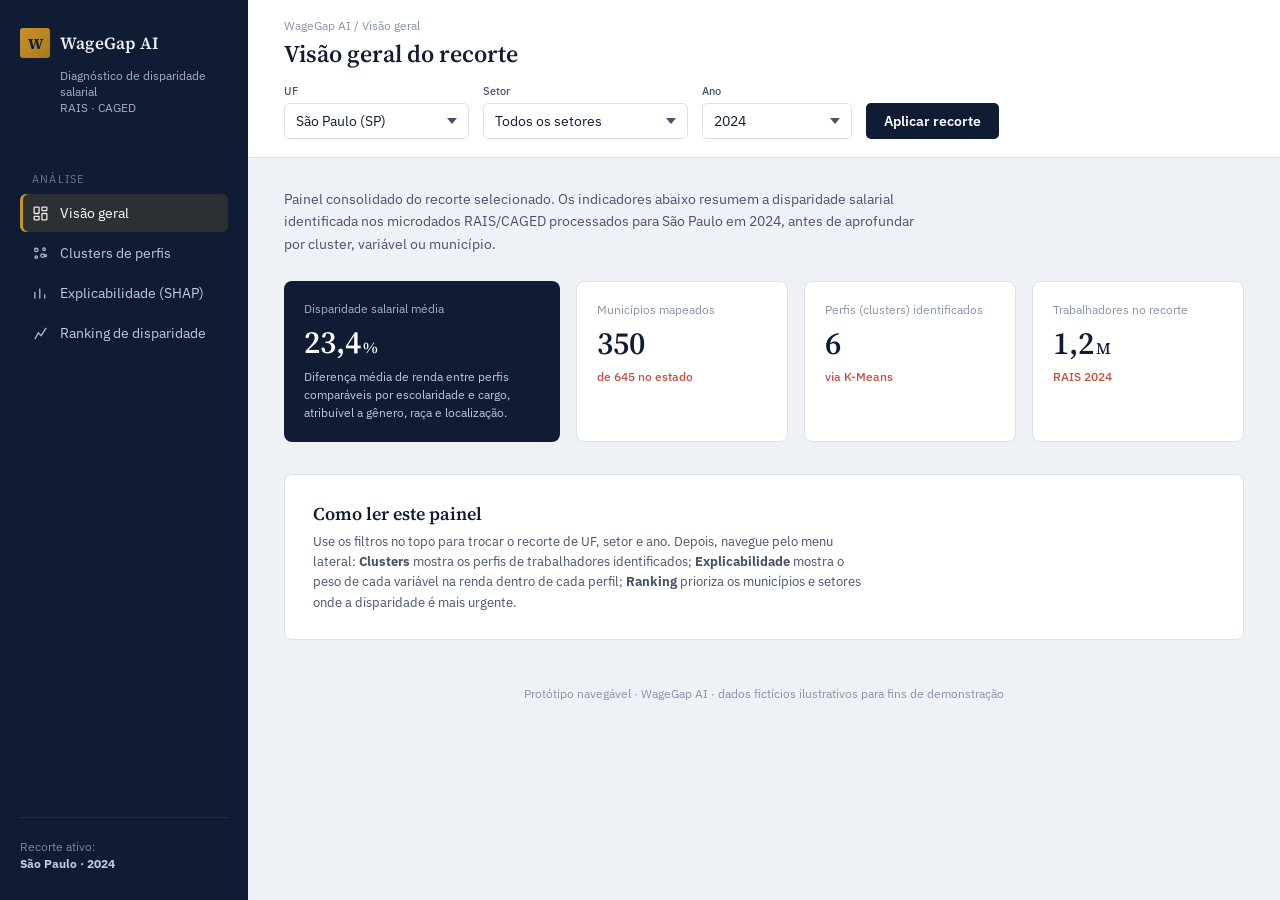
==== Desenvolvimento/Front-end/index.html @ 878edaae "Projeto Atualizado Código mais recente do projeto WageGap-AI" ====
<!DOCTYPE html>
<html lang="pt-BR">
<head>
<meta charset="UTF-8">
<meta name="viewport" content="width=device-width, initial-scale=1.0">

<title>WageGap AI — Protótipo</title>

<link rel="preconnect" href="https://fonts.googleapis.com">

<link href="https://fonts.googleapis.com/css2?family=Source+Serif+4:opsz,wght@8..60,400;8..60,500;8..60,600;8..60,700&family=IBM+Plex+Sans:wght@400;500;600;700&display=swap" rel="stylesheet">

<link rel="stylesheet" href="style.css">

</head>

<body>

<div class="app">

  <!-- SIDEBAR -->
  <aside class="sidebar">

    <div class="brand">
      <div class="brand-mark">W</div>
      <div class="brand-name">WageGap AI</div>
    </div>

    <div class="brand-sub">
      Diagnóstico de disparidade salarial<br>
      RAIS · CAGED
    </div>

    <div class="nav-section-label">
      Análise
    </div>

    <nav class="primary-nav">

      <button class="nav-item active" data-target="screen-home">

        <svg class="nav-icon"
          viewBox="0 0 24 24"
          fill="none"
          stroke="currentColor"
          stroke-width="1.8">

          <rect x="3" y="3" width="7" height="9" rx="1"/>
          <rect x="14" y="3" width="7" height="5" rx="1"/>
          <rect x="14" y="12" width="7" height="9" rx="1"/>
          <rect x="3" y="16" width="7" height="5" rx="1"/>

        </svg>

        Visão geral

      </button>


      <button class="nav-item" data-target="screen-clusters">

        <svg class="nav-icon"
          viewBox="0 0 24 24"
          fill="none"
          stroke="currentColor"
          stroke-width="1.8">

          <circle cx="6" cy="7" r="2.4"/>
          <circle cx="17" cy="6" r="1.8"/>
          <circle cx="15" cy="15" r="2.6"/>
          <circle cx="6" cy="17" r="1.8"/>
          <circle cx="19" cy="15" r="1.4"/>

        </svg>

        Clusters de perfis

      </button>


      <button class="nav-item" data-target="screen-shap">

        <svg class="nav-icon"
          viewBox="0 0 24 24"
          fill="none"
          stroke="currentColor"
          stroke-width="1.8">

          <path d="M4 19V10 M11 19V5 M18 19V13"/>

        </svg>

        Explicabilidade (SHAP)

      </button>


      <button class="nav-item" data-target="screen-ranking">

        <svg class="nav-icon"
          viewBox="0 0 24 24"
          fill="none"
          stroke="currentColor"
          stroke-width="1.8">

          <path d="M4 20L9 11L13 15L20 4"/>

        </svg>

        Ranking de disparidade

      </button>

    </nav>


    <div class="sidebar-footer">

      Recorte ativo:<br>

      <strong style="color:#C4CADA">
        São Paulo · 2024
      </strong>

    </div>

  </aside>


  <!-- CONTEÚDO PRINCIPAL -->
  <main>

    <div class="topbar">

      <div class="breadcrumb" id="breadcrumb">
        WageGap AI / Visão geral
      </div>

      <h1 id="page-title">
        Visão geral do recorte
      </h1>


      <div class="filters">

        <div class="field">

          <label for="f-uf">
            UF
          </label>

          <select id="f-uf">

            <option>São Paulo (SP)</option>
            <option>Bahia (BA)</option>
            <option>Amazonas (AM)</option>
            <option>Rio Grande do Sul (RS)</option>

          </select>

        </div>


        <div class="field">

          <label for="f-setor">
            Setor
          </label>

          <select id="f-setor">

            <option>Todos os setores</option>
            <option>Tecnologia da Informação</option>
            <option>Indústria Automotiva</option>
            <option>Comércio Varejista</option>
            <option>Construção Civil</option>
            <option>Saúde</option>

          </select>

        </div>


        <div class="field">

          <label for="f-ano">
            Ano
          </label>

          <select id="f-ano">

            <option>2024</option>
            <option>2023</option>
            <option>2022</option>

          </select>

        </div>


        <button class="btn-apply">
          Aplicar recorte
        </button>

      </div>

    </div>


    <div class="content">


      <!-- ========================= -->
      <!-- VISÃO GERAL -->
      <!-- ========================= -->

      <section class="screen active" id="screen-home">

        <p class="lede">

          Painel consolidado do recorte selecionado.
          Os indicadores abaixo resumem a disparidade salarial
          identificada nos microdados RAIS/CAGED processados
          para São Paulo em 2024, antes de aprofundar por
          cluster, variável ou município.

        </p>


        <div class="kpi-row">


          <div class="kpi featured">

            <div class="kpi-label">
              Disparidade salarial média
            </div>

            <div class="kpi-value">
              23,4<small>%</small>
            </div>

            <div class="kpi-note">

              Diferença média de renda entre perfis comparáveis
              por escolaridade e cargo, atribuível a gênero,
              raça e localização.

            </div>

          </div>


          <div class="kpi">

            <div class="kpi-label">
              Municípios mapeados
            </div>

            <div class="kpi-value">
              350
            </div>

            <div class="kpi-delta">
              de 645 no estado
            </div>

          </div>


          <div class="kpi">

            <div class="kpi-label">
              Perfis (clusters) identificados
            </div>

            <div class="kpi-value">
              6
            </div>

            <div class="kpi-delta">
              via K-Means
            </div>

          </div>


          <div class="kpi">

            <div class="kpi-label">
              Trabalhadores no recorte
            </div>

            <div class="kpi-value">
              1,2<small>M</small>
            </div>

            <div class="kpi-delta">
              RAIS 2024
            </div>

          </div>

        </div>


        <section class="block">

          <div class="block-head">
            <h2>Como ler este painel</h2>
          </div>

          <p class="block-desc" style="margin-bottom:0;">

            Use os filtros no topo para trocar o recorte de UF,
            setor e ano. Depois, navegue pelo menu lateral:
            <strong>Clusters</strong> mostra os perfis de
            trabalhadores identificados;
            <strong>Explicabilidade</strong> mostra o peso de
            cada variável na renda dentro de cada perfil;
            <strong>Ranking</strong> prioriza os municípios
            e setores onde a disparidade é mais urgente.

          </p>

        </section>

      </section>


      <!-- ========================= -->
      <!-- CLUSTERS -->
      <!-- ========================= -->

      <section class="screen" id="screen-clusters">

        <p class="lede">

          Segmentação dos trabalhadores do recorte em perfis
          (clusters) com características socioeconômicas
          semelhantes, via K-Means. Cada ponto representa
          um grupo de trabalhadores; a posição reflete renda
          e escolaridade médias.

        </p>


        <section class="block">

          <div class="block-head">
            <h2>Mapa de clusters</h2>
          </div>


          <div class="cluster-layout">


            <div>

              <svg
                viewBox="0 0 480 300"
                width="100%"
                height="auto"
                role="img"
                aria-label="Gráfico de dispersão dos clusters">

                <line
                  x1="40"
                  y1="10"
                  x2="40"
                  y2="260"
                  stroke="#DCE1E9"/>

                <line
                  x1="40"
                  y1="260"
                  x2="460"
                  y2="260"
                  stroke="#DCE1E9"/>

                <text
                  x="10"
                  y="20"
                  font-family="IBM Plex Sans"
                  font-size="10"
                  fill="#8892A6">
                  Renda
                </text>

                <text
                  x="420"
                  y="278"
                  font-family="IBM Plex Sans"
                  font-size="10"
                  fill="#8892A6">
                  Escolaridade
                </text>


                <circle
                  cx="90"
                  cy="210"
                  r="20"
                  fill="#C9932B"
                  opacity="0.75"/>

                <circle
                  cx="120"
                  cy="230"
                  r="12"
                  fill="#C9932B"
                  opacity="0.55"/>

                <circle
                  cx="170"
                  cy="150"
                  r="24"
                  fill="#2C7A72"
                  opacity="0.75"/>

                <circle
                  cx="210"
                  cy="170"
                  r="14"
                  fill="#2C7A72"
                  opacity="0.5"/>

                <circle
                  cx="280"
                  cy="110"
                  r="27"
                  fill="#48536B"
                  opacity="0.7"/>

                <circle
                  cx="330"
                  cy="90"
                  r="16"
                  fill="#48536B"
                  opacity="0.5"/>

                <circle
                  cx="380"
                  cy="60"
                  r="22"
                  fill="#C1503D"
                  opacity="0.7"/>

                <circle
                  cx="360"
                  cy="140"
                  r="13"
                  fill="#C1503D"
                  opacity="0.45"/>

              </svg>


              <div class="legend">

                <div class="legend-item">
                  <span
                    class="legend-dot"
                    style="background:#C9932B">
                  </span>

                  Perfil A — Serviços gerais,
                  baixa escolaridade
                </div>


                <div class="legend-item">
                  <span
                    class="legend-dot"
                    style="background:#2C7A72">
                  </span>

                  Perfil B — Técnico,
                  escolaridade média
                </div>


                <div class="legend-item">
                  <span
                    class="legend-dot"
                    style="background:#48536B">
                  </span>

                  Perfil C — Administrativo/gestão
                </div>


                <div class="legend-item">
                  <span
                    class="legend-dot"
                    style="background:#C1503D">
                  </span>

                  Perfil D — Especialistas,
                  alta escolaridade
                </div>

              </div>

            </div>


            <div class="cluster-cards">


              <div class="cluster-card">

                <h3>
                  Perfil A · Serviços gerais
                </h3>

                <p>
                  18% dos trabalhadores do recorte.
                  Maior disparidade de gênero observada
                  entre os 6 perfis (29%).
                </p>

              </div>


              <div class="cluster-card">

                <h3>
                  Perfil B · Técnico
                </h3>

                <p>
                  24% dos trabalhadores.
                  Disparidade racial acima da média
                  setorial (21%).
                </p>

              </div>


              <div class="cluster-card">

                <h3>
                  Perfil C · Administrativo/gestão
                </h3>

                <p>
                  15% dos trabalhadores.
                  Disparidade concentrada em cargos
                  de liderança (26%).
                </p>

              </div>


              <div class="cluster-card">

                <h3>
                  Perfil D · Especialistas
                </h3>

                <p>
                  9% dos trabalhadores.
                  Menor disparidade relativa do
                  recorte (12%).
                </p>

              </div>


            </div>

          </div>

        </section>

      </section>


      <!-- ========================= -->
      <!-- SHAP -->
      <!-- ========================= -->

      <section class="screen" id="screen-shap">

        <p class="lede">

          Peso relativo de cada variável na composição da renda,
          segundo o modelo de regressão treinado sobre o recorte,
          explicado via SHAP. Selecione um perfil para ver os
          pesos específicos daquele cluster.

        </p>


        <section class="block">

          <div class="block-head">
            <h2>Peso das variáveis na renda</h2>
          </div>


          <div class="shap-controls">

            <div class="field">

              <label for="f-cluster">
                Perfil (cluster)
              </label>

              <select id="f-cluster">

                <option>
                  Perfil A — Serviços gerais
                </option>

                <option>
                  Perfil B — Técnico
                </option>

                <option>
                  Perfil C — Administrativo/gestão
                </option>

                <option>
                  Perfil D — Especialistas
                </option>

              </select>

            </div>

          </div>


          <div class="bar-row">

            <div class="bar-label">
              Qualificação/cargo
            </div>

            <div class="bar-track">

              <div
                class="bar-fill"
                style="width:78%; background:#2C7A72;">

                <span>
                  0,41
                </span>

              </div>

            </div>

          </div>


          <div class="bar-row">

            <div class="bar-label">
              Gênero
            </div>

            <div class="bar-track">

              <div
                class="bar-fill"
                style="width:55%; background:#C9932B;">

                <span>
                  0,29
                </span>

              </div>

            </div>

          </div>


          <div class="bar-row">

            <div class="bar-label">
              Localização
            </div>

            <div class="bar-track">

              <div
                class="bar-fill"
                style="width:33%; background:#48536B;">

                <span>
                  0,17
                </span>

              </div>

            </div>

          </div>


          <div class="bar-row">

            <div class="bar-label">
              Raça
            </div>

            <div class="bar-track">

              <div
                class="bar-fill"
                style="width:25%; background:#C1503D;">

                <span>
                  0,13
                </span>

              </div>

            </div>

          </div>


          <div class="callout">

            No Perfil A (Serviços gerais), gênero responde por
            29% do peso explicativo sobre a renda — acima da
            média do recorte (22%) — indicando prioridade para
            políticas de capacitação voltadas a esse perfil.

          </div>

        </section>

      </section>


      <!-- ========================= -->
      <!-- RANKING -->
      <!-- ========================= -->

      <section class="screen" id="screen-ranking">

        <p class="lede">

          Municípios e setores do recorte ordenados pelo índice
          de disparidade salarial, para priorização de políticas
          públicas de capacitação profissional.

        </p>


        <section class="block">

          <div class="block-head">
            <h2>Ranking de disparidade</h2>
          </div>


          <table>

            <thead>

              <tr>

                <th style="width:60px;">
                  #
                </th>

                <th>
                  Município
                </th>

                <th>
                  Setor
                </th>

                <th class="num">
                  Trabalhadores
                </th>

                <th class="num">
                  Índice de disparidade
                </th>

                <th style="width:110px;">
                  Prioridade
                </th>

              </tr>

            </thead>


            <tbody>


              <tr class="top">

                <td>
                  <span class="rank-badge">
                    1
                  </span>
                </td>

                <td>
                  Guarulhos (SP)
                </td>

                <td>
                  Indústria Automotiva
                </td>

                <td class="num">
                  48.200
                </td>

                <td class="num">
                  31,2%
                </td>

                <td>
                  <span class="pill high">
                    Alta
                  </span>
                </td>

              </tr>


              <tr class="top">

                <td>
                  <span class="rank-badge">
                    2
                  </span>
                </td>

                <td>
                  Osasco (SP)
                </td>

                <td>
                  Comércio Varejista
                </td>

                <td class="num">
                  36.900
                </td>

                <td class="num">
                  28,7%
                </td>

                <td>
                  <span class="pill high">
                    Alta
                  </span>
                </td>

              </tr>


              <tr class="top">

                <td>
                  <span class="rank-badge">
                    3
                  </span>
                </td>

                <td>
                  Campinas (SP)
                </td>

                <td>
                  Tecnologia da Informação
                </td>

                <td class="num">
                  52.500
                </td>

                <td class="num">
                  26,1%
                </td>

                <td>
                  <span class="pill high">
                    Alta
                  </span>
                </td>

              </tr>


              <tr>

                <td>
                  <span class="rank-badge">
                    4
                  </span>
                </td>

                <td>
                  São Bernardo do Campo (SP)
                </td>

                <td>
                  Indústria Automotiva
                </td>

                <td class="num">
                  41.100
                </td>

                <td class="num">
                  22,4%
                </td>

                <td>
                  <span class="pill mid">
                    Média
                  </span>
                </td>

              </tr>


              <tr>

                <td>
                  <span class="rank-badge">
                    5
                  </span>
                </td>

                <td>
                  Sorocaba (SP)
                </td>

                <td>
                  Construção Civil
                </td>

                <td class="num">
                  18.300
                </td>

                <td class="num">
                  19,8%
                </td>

                <td>
                  <span class="pill mid">
                    Média
                  </span>
                </td>

              </tr>


              <tr>

                <td>
                  <span class="rank-badge">
                    6
                  </span>
                </td>

                <td>
                  Ribeirão Preto (SP)
                </td>

                <td>
                  Saúde
                </td>

                <td class="num">
                  22.700
                </td>

                <td class="num">
                  14,3%
                </td>

                <td>
                  <span class="pill low">
                    Baixa
                  </span>
                </td>

              </tr>


            </tbody>

          </table>

        </section>

      </section>


      <footer class="page-note">

        Protótipo navegável · WageGap AI · dados fictícios
        ilustrativos para fins de demonstração

      </footer>

    </div>

  </main>

</div>


<script src="script.js"></script>

</body>
</html>
---- Desenvolvimento/Front-end/style.css ----
:root{
  --ink:#0F1C33;
  --ink-2:#182A4A;
  --slate:#48536B;
  --slate-soft:#8892A6;
  --paper:#EEF1F5;
  --paper-card:#FFFFFF;
  --line:#DCE1E9;
  --gold:#C9932B;
  --gold-soft:#F3E4C4;
  --teal:#2C7A72;
  --teal-soft:#DCEEEC;
  --rust:#C1503D;
  --rust-soft:#F5DED8;

  --serif:'Source Serif 4', Georgia, serif;
  --sans:'IBM Plex Sans', -apple-system, sans-serif;
}


*{
  box-sizing:border-box;
}


html,
body{
  margin:0;
  padding:0;
}


body{
  font-family:var(--sans);
  background:var(--paper);
  color:var(--ink);
  -webkit-font-smoothing:antialiased;
}


.app{
  display:grid;
  grid-template-columns:248px 1fr;
  min-height:100vh;
}


/* ========================= */
/* SIDEBAR */
/* ========================= */

.sidebar{
  background:var(--ink);
  color:#EDEFF4;
  padding:28px 20px;
  display:flex;
  flex-direction:column;
  position:sticky;
  top:0;
  height:100vh;
}


.brand{
  display:flex;
  align-items:center;
  gap:10px;
  margin-bottom:8px;
}


.brand-mark{
  width:30px;
  height:30px;
  border-radius:3px;

  background:linear-gradient(
    135deg,
    var(--gold),
    #A9781E
  );

  display:flex;
  align-items:center;
  justify-content:center;

  font-family:var(--serif);
  font-weight:700;
  font-size:15px;

  color:var(--ink);

  flex-shrink:0;
}


.brand-name{
  font-family:var(--serif);
  font-size:17px;
  font-weight:600;
  letter-spacing:0.2px;
}


.brand-sub{
  font-size:11.5px;
  color:#A6AFC2;

  margin:2px 0 30px 40px;

  line-height:1.4;
}


nav.primary-nav{
  display:flex;
  flex-direction:column;
  gap:2px;
}


.nav-item{
  display:flex;
  align-items:center;
  gap:11px;

  padding:10px 12px;

  border-radius:6px;

  color:#C4CADA;

  font-size:14px;

  cursor:pointer;

  border:none;
  background:transparent;

  text-align:left;

  font-family:var(--sans);

  transition:
    background .15s ease,
    color .15s ease;
}


.nav-item:hover{
  background:rgba(255,255,255,0.06);
  color:#fff;
}


.nav-item.active{
  background:rgba(201,147,43,0.16);
  color:#fff;

  box-shadow:
    inset 3px 0 0 var(--gold);
}


.nav-icon{
  width:17px;
  height:17px;
  flex-shrink:0;

  opacity:.9;
}


.nav-section-label{
  font-size:10.5px;

  text-transform:uppercase;

  letter-spacing:1.2px;

  color:#6E7791;

  margin:26px 0 8px 12px;
}


.sidebar-footer{
  margin-top:auto;

  padding-top:20px;

  border-top:
    1px solid rgba(255,255,255,0.08);

  font-size:11.5px;

  color:#7C87A0;

  line-height:1.5;
}


/* ========================= */
/* MAIN */
/* ========================= */

main{
  padding:0;
  min-width:0;
}


.topbar{
  background:var(--paper-card);

  border-bottom:
    1px solid var(--line);

  padding:18px 36px;

  position:sticky;

  top:0;

  z-index:5;
}


.breadcrumb{
  font-size:12px;

  color:var(--slate-soft);

  margin-bottom:4px;
}


.topbar h1{
  font-family:var(--serif);

  font-size:24px;

  font-weight:600;

  margin:0 0 14px 0;

  color:var(--ink);
}


.filters{
  display:flex;

  align-items:flex-end;

  gap:14px;

  flex-wrap:wrap;
}


.field{
  display:flex;

  flex-direction:column;

  gap:5px;
}


.field label{
  font-size:11px;

  color:var(--slate);

  font-weight:500;
}


.field select{
  font-family:var(--sans);

  font-size:13.5px;

  padding:8px 30px 8px 11px;

  border:
    1px solid var(--line);

  border-radius:5px;

  background:#fff
    url('data:image/svg+xml;utf8,<svg xmlns="http://www.w3.org/2000/svg" width="10" height="6"><path d="M0 0 L5 6 L10 0" fill="%2348536B"/></svg>')
    no-repeat
    right 11px
    center;

  color:var(--ink);

  min-width:150px;

  appearance:none;

  cursor:pointer;
}


.btn-apply{
  font-family:var(--sans);

  font-size:13.5px;

  font-weight:600;

  padding:9px 18px;

  background:var(--ink);

  color:#fff;

  border:none;

  border-radius:5px;

  cursor:pointer;
}


.btn-apply:hover{
  background:var(--ink-2);
}


.content{
  padding:30px 36px 60px 36px;
}


.screen{
  display:none;
}


.screen.active{
  display:block;

  animation:
    fadeIn .25s ease;
}


@keyframes fadeIn{

  from{
    opacity:0;
    transform:translateY(4px);
  }

  to{
    opacity:1;
    transform:none;
  }

}


.lede{
  font-size:14px;

  color:var(--slate);

  max-width:640px;

  line-height:1.6;

  margin:0 0 26px 0;
}


/* ========================= */
/* KPI */
/* ========================= */

.kpi-row{
  display:grid;

  grid-template-columns:
    1.3fr 1fr 1fr 1fr;

  gap:16px;

  margin-bottom:32px;
}


.kpi{
  background:var(--paper-card);

  border:
    1px solid var(--line);

  border-radius:8px;

  padding:20px 20px;
}


.kpi.featured{
  background:var(--ink);

  color:#fff;

  border:none;
}


.kpi-label{
  font-size:11.5px;

  color:var(--slate-soft);

  margin-bottom:10px;
}


.kpi.featured .kpi-label{
  color:#A6AFC2;
}


.kpi-value{
  font-family:var(--serif);

  font-size:32px;

  font-weight:600;

  font-variant-numeric:tabular-nums;

  line-height:1;
}


.kpi-value small{
  font-size:16px;

  font-weight:500;

  margin-left:2px;
}


.kpi-delta{
  font-size:12px;

  margin-top:10px;

  color:var(--rust);

  font-weight:500;
}


.kpi-delta.up{
  color:var(--rust);
}


.kpi.featured .kpi-note{
  font-size:12px;

  color:#C4CADA;

  margin-top:10px;

  line-height:1.5;
}


/* ========================= */
/* BLOCKS */
/* ========================= */

section.block{
  background:var(--paper-card);

  border:
    1px solid var(--line);

  border-radius:8px;

  padding:26px 28px;

  margin-bottom:22px;
}


.block-head{
  display:flex;

  justify-content:space-between;

  align-items:baseline;

  margin-bottom:4px;

  gap:20px;
}


.block-head h2{
  font-family:var(--serif);

  font-size:18px;

  font-weight:600;

  margin:0;
}


.block-desc{
  font-size:13px;

  color:var(--slate);

  margin:6px 0 20px 0;

  max-width:560px;

  line-height:1.55;
}


/* ========================= */
/* TABLE */
/* ========================= */

table{
  width:100%;

  border-collapse:collapse;

  font-size:13px;
}


th{
  text-align:left;

  font-size:11px;

  text-transform:uppercase;

  letter-spacing:.5px;

  color:var(--slate-soft);

  font-weight:600;

  padding:0 12px 10px 12px;

  border-bottom:
    1px solid var(--line);
}


td{
  padding:13px 12px;

  border-bottom:
    1px solid var(--line);

  color:var(--ink);
}


tr:last-child td{
  border-bottom:none;
}


td.num{
  font-variant-numeric:tabular-nums;

  text-align:right;
}


th.num{
  text-align:right;
}


.rank-badge{
  display:inline-flex;

  align-items:center;

  justify-content:center;

  width:22px;
  height:22px;

  border-radius:5px;

  background:var(--paper);

  color:var(--slate);

  font-size:11.5px;

  font-weight:600;

  margin-right:9px;
}


tr.top .rank-badge{
  background:var(--gold);

  color:#fff;
}


.pill{
  display:inline-block;

  font-size:11px;

  font-weight:600;

  padding:3px 9px;

  border-radius:20px;
}


.pill.high{
  background:var(--rust-soft);

  color:var(--rust);
}


.pill.mid{
  background:var(--gold-soft);

  color:#8A6212;
}


.pill.low{
  background:var(--teal-soft);

  color:var(--teal);
}


/* ========================= */
/* CLUSTERS */
/* ========================= */

.cluster-layout{
  display:grid;

  grid-template-columns:
    1.4fr 1fr;

  gap:20px;

  align-items:start;
}


.legend{
  display:flex;

  flex-direction:column;

  gap:10px;

  margin-top:16px;
}


.legend-item{
  display:flex;

  align-items:center;

  gap:9px;

  font-size:12.5px;

  color:var(--slate);
}


.legend-dot{
  width:10px;

  height:10px;

  border-radius:50%;

  flex-shrink:0;
}


.cluster-cards{
  display:flex;

  flex-direction:column;

  gap:12px;
}


.cluster-card{
  border:
    1px solid var(--line);

  border-left:
    4px solid var(--gold);

  border-radius:6px;

  padding:13px 15px;
}


.cluster-card h3{
  font-family:var(--sans);

  font-size:13.5px;

  font-weight:600;

  margin:0 0 4px 0;
}


.cluster-card p{
  font-size:12px;

  color:var(--slate);

  margin:0;

  line-height:1.5;
}


/* ========================= */
/* SHAP */
/* ========================= */

.shap-controls{
  display:flex;

  align-items:center;

  gap:12px;

  margin-bottom:22px;
}


.bar-row{
  display:flex;

  align-items:center;

  gap:14px;

  margin-bottom:16px;
}


.bar-label{
  width:150px;

  font-size:13px;

  color:var(--ink);

  flex-shrink:0;
}


.bar-track{
  flex:1;

  background:var(--paper);

  border-radius:4px;

  height:26px;

  position:relative;

  overflow:hidden;
}


.bar-fill{
  height:100%;

  border-radius:4px;

  display:flex;

  align-items:center;
}


.bar-fill span{
  font-size:11.5px;

  color:#fff;

  font-weight:600;

  margin-left:auto;

  margin-right:9px;

  font-variant-numeric:tabular-nums;
}


.callout{
  background:var(--gold-soft);

  border-radius:6px;

  padding:14px 16px;

  font-size:12.5px;

  color:#7A5A16;

  line-height:1.6;

  margin-top:6px;
}


/* ========================= */
/* FOOTER */
/* ========================= */

footer.page-note{
  font-size:11.5px;

  color:var(--slate-soft);

  text-align:center;

  padding:24px 0 6px 0;
}


/* ========================= */
/* RESPONSIVO */
/* ========================= */

@media (max-width:900px){

  .app{
    grid-template-columns:1fr;
  }

  .sidebar{
    position:relative;

    height:auto;
  }

  .kpi-row{
    grid-template-columns:
      1fr 1fr;
  }

  .cluster-layout{
    grid-template-columns:1fr;
  }

}
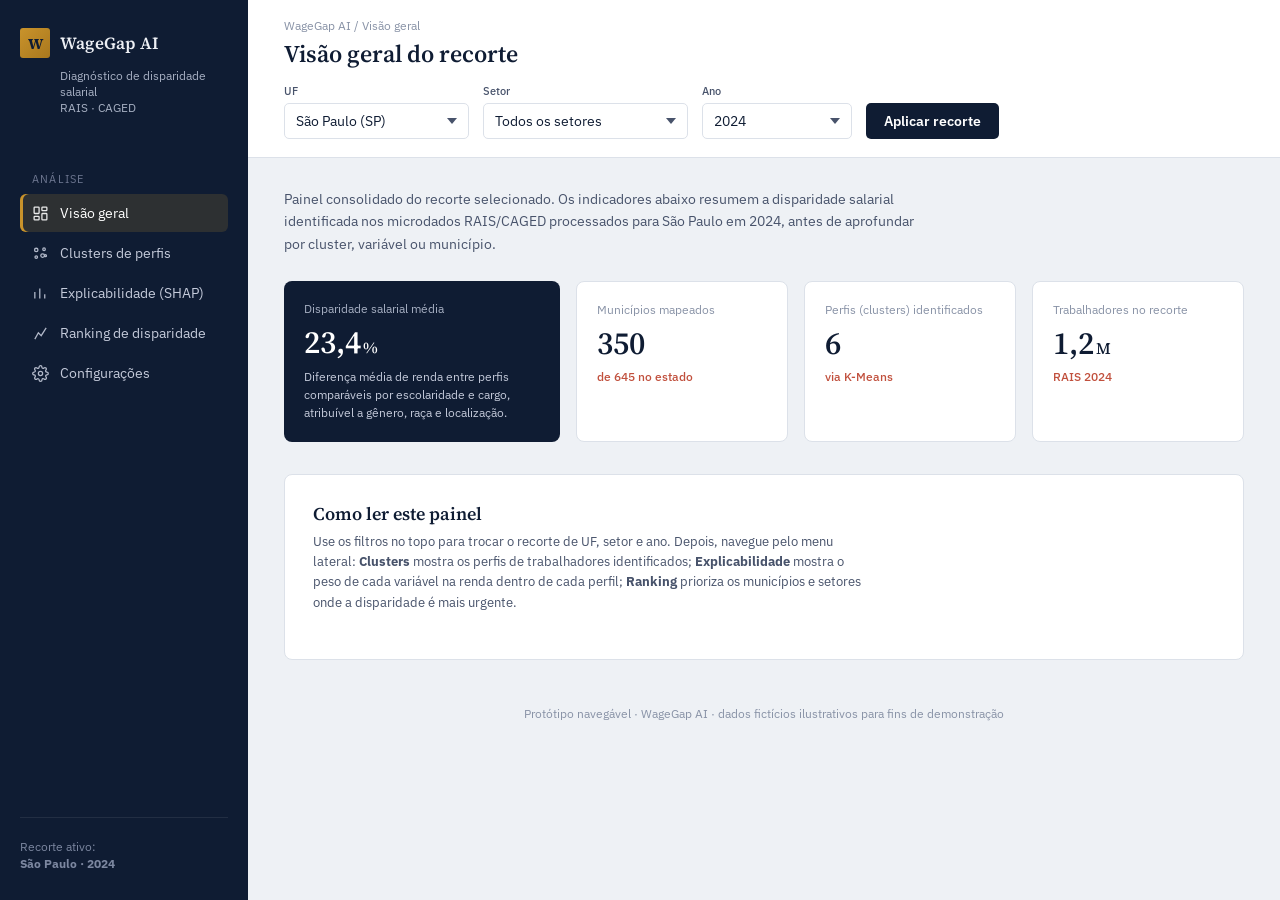
==== commit 9df7ced1: "iniciando a aba de configurações" ====
--- a/Desenvolvimento/Front-end/index.html
+++ b/Desenvolvimento/Front-end/index.html
@@ -1,1026 +1,511 @@
 <!DOCTYPE html>
 <html lang="pt-BR">
 <head>
-<meta charset="UTF-8">
-<meta name="viewport" content="width=device-width, initial-scale=1.0">
-
-<title>WageGap AI — Protótipo</title>
-
-<link rel="preconnect" href="https://fonts.googleapis.com">
-
-<link href="https://fonts.googleapis.com/css2?family=Source+Serif+4:opsz,wght@8..60,400;8..60,500;8..60,600;8..60,700&family=IBM+Plex+Sans:wght@400;500;600;700&display=swap" rel="stylesheet">
-
-<link rel="stylesheet" href="style.css">
-
+  <meta charset="UTF-8">
+  <meta name="viewport" content="width=device-width, initial-scale=1.0">
+  <title>WageGap AI — Protótipo</title>
+
+  <!-- Google Fonts -->
+  <link rel="preconnect" href="https://fonts.googleapis.com">
+  <link href="https://fonts.googleapis.com/css2?family=Source+Serif+4:opsz,wght@8..60,400;8..60,500;8..60,600;8..60,700&family=IBM+Plex+Sans:wght@400;500;600;700&display=swap" rel="stylesheet">
+
+  <!-- Estilos CSS -->
+  <link rel="stylesheet" href="style.css">
 </head>
 
 <body>
 
-<div class="app">
-
-  <!-- SIDEBAR -->
-  <aside class="sidebar">
-
-    <div class="brand">
-      <div class="brand-mark">W</div>
-      <div class="brand-name">WageGap AI</div>
-    </div>
-
-    <div class="brand-sub">
-      Diagnóstico de disparidade salarial<br>
-      RAIS · CAGED
-    </div>
-
-    <div class="nav-section-label">
-      Análise
-    </div>
-
-    <nav class="primary-nav">
-
-      <button class="nav-item active" data-target="screen-home">
-
-        <svg class="nav-icon"
-          viewBox="0 0 24 24"
-          fill="none"
-          stroke="currentColor"
-          stroke-width="1.8">
-
-          <rect x="3" y="3" width="7" height="9" rx="1"/>
-          <rect x="14" y="3" width="7" height="5" rx="1"/>
-          <rect x="14" y="12" width="7" height="9" rx="1"/>
-          <rect x="3" y="16" width="7" height="5" rx="1"/>
-
-        </svg>
-
-        Visão geral
-
-      </button>
-
-
-      <button class="nav-item" data-target="screen-clusters">
-
-        <svg class="nav-icon"
-          viewBox="0 0 24 24"
-          fill="none"
-          stroke="currentColor"
-          stroke-width="1.8">
-
-          <circle cx="6" cy="7" r="2.4"/>
-          <circle cx="17" cy="6" r="1.8"/>
-          <circle cx="15" cy="15" r="2.6"/>
-          <circle cx="6" cy="17" r="1.8"/>
-          <circle cx="19" cy="15" r="1.4"/>
-
-        </svg>
-
-        Clusters de perfis
-
-      </button>
-
-
-      <button class="nav-item" data-target="screen-shap">
-
-        <svg class="nav-icon"
-          viewBox="0 0 24 24"
-          fill="none"
-          stroke="currentColor"
-          stroke-width="1.8">
-
-          <path d="M4 19V10 M11 19V5 M18 19V13"/>
-
-        </svg>
-
-        Explicabilidade (SHAP)
-
-      </button>
-
-
-      <button class="nav-item" data-target="screen-ranking">
-
-        <svg class="nav-icon"
-          viewBox="0 0 24 24"
-          fill="none"
-          stroke="currentColor"
-          stroke-width="1.8">
-
-          <path d="M4 20L9 11L13 15L20 4"/>
-
-        </svg>
-
-        Ranking de disparidade
-
-      </button>
-
-    </nav>
-
-
-    <div class="sidebar-footer">
-
-      Recorte ativo:<br>
-
-      <strong style="color:#C4CADA">
-        São Paulo · 2024
-      </strong>
-
-    </div>
-
-  </aside>
-
-
-  <!-- CONTEÚDO PRINCIPAL -->
-  <main>
-
-    <div class="topbar">
-
-      <div class="breadcrumb" id="breadcrumb">
-        WageGap AI / Visão geral
+  <!-- Container principal da aplicação -->
+  <div class="app">
+
+    <!-- Início da Sidebar (Menu Lateral) -->
+    <aside class="sidebar">
+
+      <!-- Logo e Identidade da Marca -->
+      <div class="brand">
+        <div class="brand-mark">W</div>
+        <div class="brand-name">WageGap AI</div>
       </div>
 
-      <h1 id="page-title">
-        Visão geral do recorte
-      </h1>
-
-
-      <div class="filters">
-
-        <div class="field">
-
-          <label for="f-uf">
-            UF
-          </label>
-
-          <select id="f-uf">
-
-            <option>São Paulo (SP)</option>
-            <option>Bahia (BA)</option>
-            <option>Amazonas (AM)</option>
-            <option>Rio Grande do Sul (RS)</option>
-
-          </select>
-
+      <div class="brand-sub">
+        Diagnóstico de disparidade salarial<br>
+        RAIS · CAGED
+      </div>
+
+      <!-- Rótulo da Seção de Navegação -->
+      <div class="nav-section-label">
+        Análise
+      </div>
+
+      <!-- Links/Botões de Navegação Principal -->
+      <nav class="primary-nav">
+
+        <button class="nav-item active" data-target="screen-home">
+          <svg class="nav-icon" viewBox="0 0 24 24" fill="none" stroke="currentColor" stroke-width="1.8">
+            <rect x="3" y="3" width="7" height="9" rx="1"/>
+            <rect x="14" y="3" width="7" height="5" rx="1"/>
+            <rect x="14" y="12" width="7" height="9" rx="1"/>
+            <rect x="3" y="16" width="7" height="5" rx="1"/>
+          </svg>
+          Visão geral
+        </button>
+
+        <button class="nav-item" data-target="screen-clusters">
+          <svg class="nav-icon" viewBox="0 0 24 24" fill="none" stroke="currentColor" stroke-width="1.8">
+            <circle cx="6" cy="7" r="2.4"/>
+            <circle cx="17" cy="6" r="1.8"/>
+            <circle cx="15" cy="15" r="2.6"/>
+            <circle cx="6" cy="17" r="1.8"/>
+            <circle cx="19" cy="15" r="1.4"/>
+          </svg>
+          Clusters de perfis
+        </button>
+
+        <button class="nav-item" data-target="screen-shap">
+          <svg class="nav-icon" viewBox="0 0 24 24" fill="none" stroke="currentColor" stroke-width="1.8">
+            <path d="M4 19V10 M11 19V5 M18 19V13"/>
+          </svg>
+          Explicabilidade (SHAP)
+        </button>
+
+        <button class="nav-item" data-target="screen-ranking">
+          <svg class="nav-icon" viewBox="0 0 24 24" fill="none" stroke="currentColor" stroke-width="1.8">
+            <path d="M4 20L9 11L13 15L20 4"/>
+          </svg>
+          Ranking de disparidade
+        </button>
+
+        <button class="nav-item" data-target="screen-settings">
+          <svg class="nav-icon" viewBox="0 0 24 24" fill="none" stroke="currentColor" stroke-width="1.8" stroke-linecap="round" stroke-linejoin="round">
+            <circle cx="12" cy="12" r="3"/>
+            <path d="M19.4 15a1.65 1.65 0 0 0 .33 1.82l.06.06a2 2 0 0 1 0 2.83 2 2 0 0 1-2.83 0l-.06-.06a1.65 1.65 0 0 0-1.82-.33 1.65 1.65 0 0 0-1 1.51V21a2 2 0 0 1-2 2 2 2 0 0 1-2-2v-.09A1.65 1.65 0 0 0 9 19.4a1.65 1.65 0 0 0-1.82.33l-.06.06a2 2 0 0 1-2.83 0 2 2 0 0 1 0-2.83l.06-.06a1.65 1.65 0 0 0 .33-1.82 1.65 1.65 0 0 0-1.51-1H3a2 2 0 0 1-2-2 2 2 0 0 1 2-2h.09A1.65 1.65 0 0 0 4.6 9a1.65 1.65 0 0 0-.33-1.82l-.06-.06a2 2 0 0 1 0-2.83 2 2 0 0 1 2.83 0l.06.06a1.65 1.65 0 0 0 1.82.33H9a1.65 1.65 0 0 0 1-1.51V3a2 2 0 0 1 2-2 2 2 0 0 1 2 2v.09a1.65 1.65 0 0 0 1 1.51 1.65 1.65 0 0 0 1.82-.33l.06-.06a2 2 0 0 1 2.83 0 2 2 0 0 1 0 2.83l-.06.06a1.65 1.65 0 0 0-.33 1.82V9a1.65 1.65 0 0 0 1.51 1H21a2 2 0 0 1 2 2 2 2 0 0 1-2 2h-.09a1.65 1.65 0 0 0-1.51 1z"/>
+          </svg>
+          Configurações
+        </button>
+
+      </nav>
+
+      <!-- Rodapé da Sidebar (Informações do Recorte Ativo) -->
+      <div class="sidebar-footer">
+        Recorte ativo:<br>
+        <strong>São Paulo · 2024</strong>
+      </div>
+
+    </aside>
+    <!-- Fim da Sidebar -->
+
+
+    <!-- Início da Área Principal (Main Content) -->
+    <main>
+
+      <!-- Início do Topbar / Navbar (Cabeçalho) -->
+      <div class="topbar">
+
+        <div class="breadcrumb" id="breadcrumb">
+          WageGap AI / Visão geral
         </div>
 
-
-        <div class="field">
-
-          <label for="f-setor">
-            Setor
-          </label>
-
-          <select id="f-setor">
-
-            <option>Todos os setores</option>
-            <option>Tecnologia da Informação</option>
-            <option>Indústria Automotiva</option>
-            <option>Comércio Varejista</option>
-            <option>Construção Civil</option>
-            <option>Saúde</option>
-
-          </select>
+        <h1 id="page-title">
+          Visão geral do recorte
+        </h1>
+
+        <!-- Filtros do Topbar -->
+        <div class="filters">
+
+          <div class="field">
+            <label for="f-uf">UF</label>
+            <select id="f-uf">
+              <option>São Paulo (SP)</option>
+              <option>Bahia (BA)</option>
+              <option>Amazonas (AM)</option>
+              <option>Rio Grande do Sul (RS)</option>
+            </select>
+          </div>
+
+          <div class="field">
+            <label for="f-setor">Setor</label>
+            <select id="f-setor">
+              <option>Todos os setores</option>
+              <option>Tecnologia da Informação</option>
+              <option>Indústria Automotiva</option>
+              <option>Comércio Varejista</option>
+              <option>Construção Civil</option>
+              <option>Saúde</option>
+            </select>
+          </div>
+
+          <div class="field">
+            <label for="f-ano">Ano</label>
+            <select id="f-ano">
+              <option>2024</option>
+              <option>2023</option>
+              <option>2022</option>
+            </select>
+          </div>
+
+          <button class="btn-apply">
+            Aplicar recorte
+          </button>
 
         </div>
 
-
-        <div class="field">
-
-          <label for="f-ano">
-            Ano
-          </label>
-
-          <select id="f-ano">
-
-            <option>2024</option>
-            <option>2023</option>
-            <option>2022</option>
-
-          </select>
-
-        </div>
-
-
-        <button class="btn-apply">
-          Aplicar recorte
-        </button>
-
       </div>
-
-    </div>
-
-
-    <div class="content">
-
-
-      <!-- ========================= -->
-      <!-- VISÃO GERAL -->
-      <!-- ========================= -->
-
-      <section class="screen active" id="screen-home">
-
-        <p class="lede">
-
-          Painel consolidado do recorte selecionado.
-          Os indicadores abaixo resumem a disparidade salarial
-          identificada nos microdados RAIS/CAGED processados
-          para São Paulo em 2024, antes de aprofundar por
-          cluster, variável ou município.
-
-        </p>
-
-
-        <div class="kpi-row">
-
-
-          <div class="kpi featured">
-
-            <div class="kpi-label">
-              Disparidade salarial média
-            </div>
-
-            <div class="kpi-value">
-              23,4<small>%</small>
-            </div>
-
-            <div class="kpi-note">
-
-              Diferença média de renda entre perfis comparáveis
-              por escolaridade e cargo, atribuível a gênero,
-              raça e localização.
-
+      <!-- Fim do Topbar -->
+
+
+      <!-- Início do Conteúdo das Telas -->
+      <div class="content">
+
+        <!-- Tela 1: Visão Geral -->
+        <section class="screen active" id="screen-home">
+
+          <p class="lede">
+            Painel consolidado do recorte selecionado.
+            Os indicadores abaixo resumem a disparidade salarial
+            identificada nos microdados RAIS/CAGED processados
+            para São Paulo em 2024, antes de aprofundar por
+            cluster, variável ou município.
+          </p>
+
+          <!-- Cards de KPIs -->
+          <div class="kpi-row">
+
+            <div class="kpi featured">
+              <div class="kpi-label">Disparidade salarial média</div>
+              <div class="kpi-value">23,4<small>%</small></div>
+              <div class="kpi-note">
+                Diferença média de renda entre perfis comparáveis
+                por escolaridade e cargo, atribuível a gênero,
+                raça e localização.
+              </div>
+            </div>
+
+            <div class="kpi">
+              <div class="kpi-label">Municípios mapeados</div>
+              <div class="kpi-value">350</div>
+              <div class="kpi-delta">de 645 no estado</div>
+            </div>
+
+            <div class="kpi">
+              <div class="kpi-label">Perfis (clusters) identificados</div>
+              <div class="kpi-value">6</div>
+              <div class="kpi-delta">via K-Means</div>
+            </div>
+
+            <div class="kpi">
+              <div class="kpi-label">Trabalhadores no recorte</div>
+              <div class="kpi-value">1,2<small>M</small></div>
+              <div class="kpi-delta">RAIS 2024</div>
             </div>
 
           </div>
 
-
-          <div class="kpi">
-
-            <div class="kpi-label">
-              Municípios mapeados
-            </div>
-
-            <div class="kpi-value">
-              350
-            </div>
-
-            <div class="kpi-delta">
-              de 645 no estado
-            </div>
-
-          </div>
-
-
-          <div class="kpi">
-
-            <div class="kpi-label">
-              Perfis (clusters) identificados
-            </div>
-
-            <div class="kpi-value">
-              6
-            </div>
-
-            <div class="kpi-delta">
-              via K-Means
-            </div>
-
-          </div>
-
-
-          <div class="kpi">
-
-            <div class="kpi-label">
-              Trabalhadores no recorte
-            </div>
-
-            <div class="kpi-value">
-              1,2<small>M</small>
-            </div>
-
-            <div class="kpi-delta">
-              RAIS 2024
-            </div>
-
-          </div>
-
-        </div>
-
-
-        <section class="block">
-
-          <div class="block-head">
-            <h2>Como ler este painel</h2>
-          </div>
-
-          <p class="block-desc" style="margin-bottom:0;">
-
-            Use os filtros no topo para trocar o recorte de UF,
-            setor e ano. Depois, navegue pelo menu lateral:
-            <strong>Clusters</strong> mostra os perfis de
-            trabalhadores identificados;
-            <strong>Explicabilidade</strong> mostra o peso de
-            cada variável na renda dentro de cada perfil;
-            <strong>Ranking</strong> prioriza os municípios
-            e setores onde a disparidade é mais urgente.
-
+          <!-- Bloco Informativo -->
+          <section class="block">
+            <div class="block-head">
+              <h2>Como ler este painel</h2>
+            </div>
+            <p class="block-desc">
+              Use os filtros no topo para trocar o recorte de UF,
+              setor e ano. Depois, navegue pelo menu lateral:
+              <strong>Clusters</strong> mostra os perfis de
+              trabalhadores identificados;
+              <strong>Explicabilidade</strong> mostra o peso de
+              cada variável na renda dentro de cada perfil;
+              <strong>Ranking</strong> prioriza os municípios
+              e setores onde a disparidade é mais urgente.
+            </p>
+          </section>
+
+        </section>
+
+
+        <!-- Tela 2: Clusters -->
+        <section class="screen" id="screen-clusters">
+
+          <p class="lede">
+            Segmentação dos trabalhadores do recorte em perfis
+            (clusters) com características socioeconômicas
+            semelhantes, via K-Means. Cada ponto representa
+            um grupo de trabalhadores; a posição reflete renda
+            e escolaridade médias.
           </p>
 
+          <section class="block">
+            <div class="block-head">
+              <h2>Mapa de clusters</h2>
+            </div>
+
+            <div class="cluster-layout">
+
+              <!-- Gráfico SVG e Legenda -->
+              <div>
+                <svg viewBox="0 0 480 300" width="100%" height="auto" role="img" aria-label="Gráfico de dispersão dos clusters">
+                  <line x1="40" y1="10" x2="40" y2="260" stroke="#DCE1E9"/>
+                  <line x1="40" y1="260" x2="460" y2="260" stroke="#DCE1E9"/>
+                  <text x="10" y="20" font-family="IBM Plex Sans" font-size="10" fill="#8892A6">Renda</text>
+                  <text x="420" y="278" font-family="IBM Plex Sans" font-size="10" fill="#8892A6">Escolaridade</text>
+
+                  <circle cx="90" cy="210" r="20" fill="#C9932B" opacity="0.75"/>
+                  <circle cx="120" cy="230" r="12" fill="#C9932B" opacity="0.55"/>
+                  <circle cx="170" cy="150" r="24" fill="#2C7A72" opacity="0.75"/>
+                  <circle cx="210" cy="170" r="14" fill="#2C7A72" opacity="0.5"/>
+                  <circle cx="280" cy="110" r="27" fill="#48536B" opacity="0.7"/>
+                  <circle cx="330" cy="90" r="16" fill="#48536B" opacity="0.5"/>
+                  <circle cx="380" cy="60" r="22" fill="#C1503D" opacity="0.7"/>
+                  <circle cx="360" cy="140" r="13" fill="#C1503D" opacity="0.45"/>
+                </svg>
+
+                <div class="legend">
+                  <div class="legend-item">
+                    <span class="legend-dot gold"></span>
+                    Perfil A — Serviços gerais, baixa escolaridade
+                  </div>
+
+                  <div class="legend-item">
+                    <span class="legend-dot teal"></span>
+                    Perfil B — Técnico, escolaridade média
+                  </div>
+
+                  <div class="legend-item">
+                    <span class="legend-dot slate"></span>
+                    Perfil C — Administrativo/gestão
+                  </div>
+
+                  <div class="legend-item">
+                    <span class="legend-dot rust"></span>
+                    Perfil D — Especialistas, alta escolaridade
+                  </div>
+                </div>
+              </div>
+
+              <!-- Lista de Cards dos Perfis -->
+              <div class="cluster-cards">
+
+                <div class="cluster-card profile-a">
+                  <h3>Perfil A · Serviços gerais</h3>
+                  <p>
+                    18% dos trabalhadores do recorte.
+                    Maior disparidade de gênero observada
+                    entre os 6 perfis (29%).
+                  </p>
+                </div>
+
+                <div class="cluster-card profile-b">
+                  <h3>Perfil B · Técnico</h3>
+                  <p>
+                    24% dos trabalhadores.
+                    Disparidade racial acima da média
+                    setorial (21%).
+                  </p>
+                </div>
+
+                <div class="cluster-card profile-c">
+                  <h3>Perfil C · Administrativo/gestão</h3>
+                  <p>
+                    15% dos trabalhadores.
+                    Disparidade concentrada em cargos
+                    de liderança (26%).
+                  </p>
+                </div>
+
+                <div class="cluster-card profile-d">
+                  <h3>Perfil D · Especialistas</h3>
+                  <p>
+                    9% dos trabalhadores.
+                    Menor disparidade relativa do
+                    recorte (12%).
+                  </p>
+                </div>
+
+              </div>
+
+            </div>
+
+          </section>
+
         </section>
 
-      </section>
-
-
-      <!-- ========================= -->
-      <!-- CLUSTERS -->
-      <!-- ========================= -->
-
-      <section class="screen" id="screen-clusters">
-
-        <p class="lede">
-
-          Segmentação dos trabalhadores do recorte em perfis
-          (clusters) com características socioeconômicas
-          semelhantes, via K-Means. Cada ponto representa
-          um grupo de trabalhadores; a posição reflete renda
-          e escolaridade médias.
-
-        </p>
-
-
-        <section class="block">
-
-          <div class="block-head">
-            <h2>Mapa de clusters</h2>
-          </div>
-
-
-          <div class="cluster-layout">
-
-
-            <div>
-
-              <svg
-                viewBox="0 0 480 300"
-                width="100%"
-                height="auto"
-                role="img"
-                aria-label="Gráfico de dispersão dos clusters">
-
-                <line
-                  x1="40"
-                  y1="10"
-                  x2="40"
-                  y2="260"
-                  stroke="#DCE1E9"/>
-
-                <line
-                  x1="40"
-                  y1="260"
-                  x2="460"
-                  y2="260"
-                  stroke="#DCE1E9"/>
-
-                <text
-                  x="10"
-                  y="20"
-                  font-family="IBM Plex Sans"
-                  font-size="10"
-                  fill="#8892A6">
-                  Renda
-                </text>
-
-                <text
-                  x="420"
-                  y="278"
-                  font-family="IBM Plex Sans"
-                  font-size="10"
-                  fill="#8892A6">
-                  Escolaridade
-                </text>
-
-
-                <circle
-                  cx="90"
-                  cy="210"
-                  r="20"
-                  fill="#C9932B"
-                  opacity="0.75"/>
-
-                <circle
-                  cx="120"
-                  cy="230"
-                  r="12"
-                  fill="#C9932B"
-                  opacity="0.55"/>
-
-                <circle
-                  cx="170"
-                  cy="150"
-                  r="24"
-                  fill="#2C7A72"
-                  opacity="0.75"/>
-
-                <circle
-                  cx="210"
-                  cy="170"
-                  r="14"
-                  fill="#2C7A72"
-                  opacity="0.5"/>
-
-                <circle
-                  cx="280"
-                  cy="110"
-                  r="27"
-                  fill="#48536B"
-                  opacity="0.7"/>
-
-                <circle
-                  cx="330"
-                  cy="90"
-                  r="16"
-                  fill="#48536B"
-                  opacity="0.5"/>
-
-                <circle
-                  cx="380"
-                  cy="60"
-                  r="22"
-                  fill="#C1503D"
-                  opacity="0.7"/>
-
-                <circle
-                  cx="360"
-                  cy="140"
-                  r="13"
-                  fill="#C1503D"
-                  opacity="0.45"/>
-
-              </svg>
-
-
-              <div class="legend">
-
-                <div class="legend-item">
-                  <span
-                    class="legend-dot"
-                    style="background:#C9932B">
-                  </span>
-
-                  Perfil A — Serviços gerais,
-                  baixa escolaridade
-                </div>
-
-
-                <div class="legend-item">
-                  <span
-                    class="legend-dot"
-                    style="background:#2C7A72">
-                  </span>
-
-                  Perfil B — Técnico,
-                  escolaridade média
-                </div>
-
-
-                <div class="legend-item">
-                  <span
-                    class="legend-dot"
-                    style="background:#48536B">
-                  </span>
-
-                  Perfil C — Administrativo/gestão
-                </div>
-
-
-                <div class="legend-item">
-                  <span
-                    class="legend-dot"
-                    style="background:#C1503D">
-                  </span>
-
-                  Perfil D — Especialistas,
-                  alta escolaridade
-                </div>
-
-              </div>
-
-            </div>
-
-
-            <div class="cluster-cards">
-
-
-              <div class="cluster-card">
-
-                <h3>
-                  Perfil A · Serviços gerais
-                </h3>
-
-                <p>
-                  18% dos trabalhadores do recorte.
-                  Maior disparidade de gênero observada
-                  entre os 6 perfis (29%).
-                </p>
-
-              </div>
-
-
-              <div class="cluster-card">
-
-                <h3>
-                  Perfil B · Técnico
-                </h3>
-
-                <p>
-                  24% dos trabalhadores.
-                  Disparidade racial acima da média
-                  setorial (21%).
-                </p>
-
-              </div>
-
-
-              <div class="cluster-card">
-
-                <h3>
-                  Perfil C · Administrativo/gestão
-                </h3>
-
-                <p>
-                  15% dos trabalhadores.
-                  Disparidade concentrada em cargos
-                  de liderança (26%).
-                </p>
-
-              </div>
-
-
-              <div class="cluster-card">
-
-                <h3>
-                  Perfil D · Especialistas
-                </h3>
-
-                <p>
-                  9% dos trabalhadores.
-                  Menor disparidade relativa do
-                  recorte (12%).
-                </p>
-
-              </div>
-
-
-            </div>
-
-          </div>
+
+        <!-- Tela 3: Explicabilidade (SHAP) -->
+        <section class="screen" id="screen-shap">
+
+          <p class="lede">
+            Peso relativo de cada variável na composição da renda,
+            segundo o modelo de regressão treinado sobre o recorte,
+            explicado via SHAP. Selecione um perfil para ver os
+            pesos específicos daquele cluster.
+          </p>
+
+          <section class="block">
+            <div class="block-head">
+              <h2>Peso das variáveis na renda</h2>
+            </div>
+
+            <div class="shap-controls">
+              <div class="field">
+                <label for="f-cluster">Perfil (cluster)</label>
+                <select id="f-cluster">
+                  <option>Perfil A — Serviços gerais</option>
+                  <option>Perfil B — Técnico</option>
+                  <option>Perfil C — Administrativo/gestão</option>
+                  <option>Perfil D — Especialistas</option>
+                </select>
+              </div>
+            </div>
+
+            <!-- Barras de Impacto SHAP -->
+            <div class="bar-row">
+              <div class="bar-label">Qualificação/cargo</div>
+              <div class="bar-track">
+                <div class="bar-fill bar-qualificacao">
+                  <span>0,41</span>
+                </div>
+              </div>
+            </div>
+
+            <div class="bar-row">
+              <div class="bar-label">Gênero</div>
+              <div class="bar-track">
+                <div class="bar-fill bar-genero">
+                  <span>0,29</span>
+                </div>
+              </div>
+            </div>
+
+            <div class="bar-row">
+              <div class="bar-label">Localização</div>
+              <div class="bar-track">
+                <div class="bar-fill bar-localizacao">
+                  <span>0,17</span>
+                </div>
+              </div>
+            </div>
+
+            <div class="bar-row">
+              <div class="bar-label">Raça</div>
+              <div class="bar-track">
+                <div class="bar-fill bar-raca">
+                  <span>0,13</span>
+                </div>
+              </div>
+            </div>
+
+            <div class="callout">
+              No Perfil A (Serviços gerais), gênero responde por
+              29% do peso explicativo sobre a renda — acima da
+              média do recorte (22%) — indicando prioridade para
+              políticas de capacitação voltadas a esse perfil.
+            </div>
+
+          </section>
 
         </section>
 
-      </section>
-
-
-      <!-- ========================= -->
-      <!-- SHAP -->
-      <!-- ========================= -->
-
-      <section class="screen" id="screen-shap">
-
-        <p class="lede">
-
-          Peso relativo de cada variável na composição da renda,
-          segundo o modelo de regressão treinado sobre o recorte,
-          explicado via SHAP. Selecione um perfil para ver os
-          pesos específicos daquele cluster.
-
-        </p>
-
-
-        <section class="block">
-
-          <div class="block-head">
-            <h2>Peso das variáveis na renda</h2>
-          </div>
-
-
-          <div class="shap-controls">
-
-            <div class="field">
-
-              <label for="f-cluster">
-                Perfil (cluster)
-              </label>
-
-              <select id="f-cluster">
-
-                <option>
-                  Perfil A — Serviços gerais
-                </option>
-
-                <option>
-                  Perfil B — Técnico
-                </option>
-
-                <option>
-                  Perfil C — Administrativo/gestão
-                </option>
-
-                <option>
-                  Perfil D — Especialistas
-                </option>
-
-              </select>
-
-            </div>
-
-          </div>
-
-
-          <div class="bar-row">
-
-            <div class="bar-label">
-              Qualificação/cargo
-            </div>
-
-            <div class="bar-track">
-
-              <div
-                class="bar-fill"
-                style="width:78%; background:#2C7A72;">
-
-                <span>
-                  0,41
-                </span>
-
-              </div>
-
-            </div>
-
-          </div>
-
-
-          <div class="bar-row">
-
-            <div class="bar-label">
-              Gênero
-            </div>
-
-            <div class="bar-track">
-
-              <div
-                class="bar-fill"
-                style="width:55%; background:#C9932B;">
-
-                <span>
-                  0,29
-                </span>
-
-              </div>
-
-            </div>
-
-          </div>
-
-
-          <div class="bar-row">
-
-            <div class="bar-label">
-              Localização
-            </div>
-
-            <div class="bar-track">
-
-              <div
-                class="bar-fill"
-                style="width:33%; background:#48536B;">
-
-                <span>
-                  0,17
-                </span>
-
-              </div>
-
-            </div>
-
-          </div>
-
-
-          <div class="bar-row">
-
-            <div class="bar-label">
-              Raça
-            </div>
-
-            <div class="bar-track">
-
-              <div
-                class="bar-fill"
-                style="width:25%; background:#C1503D;">
-
-                <span>
-                  0,13
-                </span>
-
-              </div>
-
-            </div>
-
-          </div>
-
-
-          <div class="callout">
-
-            No Perfil A (Serviços gerais), gênero responde por
-            29% do peso explicativo sobre a renda — acima da
-            média do recorte (22%) — indicando prioridade para
-            políticas de capacitação voltadas a esse perfil.
-
-          </div>
+
+        <!-- Tela 4: Ranking de Disparidade -->
+        <section class="screen" id="screen-ranking">
+
+          <p class="lede">
+            Municípios e setores do recorte ordenados pelo índice
+            de disparidade salarial, para priorização de políticas
+            públicas de capacitação profissional.
+          </p>
+
+          <section class="block">
+            <div class="block-head">
+              <h2>Ranking de disparidade</h2>
+            </div>
+
+            <table>
+              <thead>
+                <tr>
+                  <th class="col-rank">#</th>
+                  <th>Município</th>
+                  <th>Setor</th>
+                  <th class="num">Trabalhadores</th>
+                  <th class="num">Índice de disparidade</th>
+                  <th class="col-priority">Prioridade</th>
+                </tr>
+              </thead>
+
+              <tbody>
+                <tr class="top">
+                  <td><span class="rank-badge">1</span></td>
+                  <td>Guarulhos (SP)</td>
+                  <td>Indústria Automotiva</td>
+                  <td class="num">48.200</td>
+                  <td class="num">31,2%</td>
+                  <td><span class="pill high">Alta</span></td>
+                </tr>
+
+                <tr class="top">
+                  <td><span class="rank-badge">2</span></td>
+                  <td>Osasco (SP)</td>
+                  <td>Comércio Varejista</td>
+                  <td class="num">36.900</td>
+                  <td class="num">28,7%</td>
+                  <td><span class="pill high">Alta</span></td>
+                </tr>
+
+                <tr class="top">
+                  <td><span class="rank-badge">3</span></td>
+                  <td>Campinas (SP)</td>
+                  <td>Tecnologia da Informação</td>
+                  <td class="num">52.500</td>
+                  <td class="num">26,1%</td>
+                  <td><span class="pill high">Alta</span></td>
+                </tr>
+
+                <tr>
+                  <td><span class="rank-badge">4</span></td>
+                  <td>São Bernardo do Campo (SP)</td>
+                  <td>Indústria Automotiva</td>
+                  <td class="num">41.100</td>
+                  <td class="num">22,4%</td>
+                  <td><span class="pill mid">Média</span></td>
+                </tr>
+
+                <tr>
+                  <td><span class="rank-badge">5</span></td>
+                  <td>Sorocaba (SP)</td>
+                  <td>Construção Civil</td>
+                  <td class="num">18.300</td>
+                  <td class="num">19,8%</td>
+                  <td><span class="pill mid">Média</span></td>
+                </tr>
+
+                <tr>
+                  <td><span class="rank-badge">6</span></td>
+                  <td>Ribeirão Preto (SP)</td>
+                  <td>Saúde</td>
+                  <td class="num">22.700</td>
+                  <td class="num">14,3%</td>
+                  <td><span class="pill low">Baixa</span></td>
+                </tr>
+              </tbody>
+            </table>
+
+          </section>
 
         </section>
 
-      </section>
-
-
-      <!-- ========================= -->
-      <!-- RANKING -->
-      <!-- ========================= -->
-
-      <section class="screen" id="screen-ranking">
-
-        <p class="lede">
-
-          Municípios e setores do recorte ordenados pelo índice
-          de disparidade salarial, para priorização de políticas
-          públicas de capacitação profissional.
-
-        </p>
-
-
-        <section class="block">
-
-          <div class="block-head">
-            <h2>Ranking de disparidade</h2>
-          </div>
-
-
-          <table>
-
-            <thead>
-
-              <tr>
-
-                <th style="width:60px;">
-                  #
-                </th>
-
-                <th>
-                  Município
-                </th>
-
-                <th>
-                  Setor
-                </th>
-
-                <th class="num">
-                  Trabalhadores
-                </th>
-
-                <th class="num">
-                  Índice de disparidade
-                </th>
-
-                <th style="width:110px;">
-                  Prioridade
-                </th>
-
-              </tr>
-
-            </thead>
-
-
-            <tbody>
-
-
-              <tr class="top">
-
-                <td>
-                  <span class="rank-badge">
-                    1
-                  </span>
-                </td>
-
-                <td>
-                  Guarulhos (SP)
-                </td>
-
-                <td>
-                  Indústria Automotiva
-                </td>
-
-                <td class="num">
-                  48.200
-                </td>
-
-                <td class="num">
-                  31,2%
-                </td>
-
-                <td>
-                  <span class="pill high">
-                    Alta
-                  </span>
-                </td>
-
-              </tr>
-
-
-              <tr class="top">
-
-                <td>
-                  <span class="rank-badge">
-                    2
-                  </span>
-                </td>
-
-                <td>
-                  Osasco (SP)
-                </td>
-
-                <td>
-                  Comércio Varejista
-                </td>
-
-                <td class="num">
-                  36.900
-                </td>
-
-                <td class="num">
-                  28,7%
-                </td>
-
-                <td>
-                  <span class="pill high">
-                    Alta
-                  </span>
-                </td>
-
-              </tr>
-
-
-              <tr class="top">
-
-                <td>
-                  <span class="rank-badge">
-                    3
-                  </span>
-                </td>
-
-                <td>
-                  Campinas (SP)
-                </td>
-
-                <td>
-                  Tecnologia da Informação
-                </td>
-
-                <td class="num">
-                  52.500
-                </td>
-
-                <td class="num">
-                  26,1%
-                </td>
-
-                <td>
-                  <span class="pill high">
-                    Alta
-                  </span>
-                </td>
-
-              </tr>
-
-
-              <tr>
-
-                <td>
-                  <span class="rank-badge">
-                    4
-                  </span>
-                </td>
-
-                <td>
-                  São Bernardo do Campo (SP)
-                </td>
-
-                <td>
-                  Indústria Automotiva
-                </td>
-
-                <td class="num">
-                  41.100
-                </td>
-
-                <td class="num">
-                  22,4%
-                </td>
-
-                <td>
-                  <span class="pill mid">
-                    Média
-                  </span>
-                </td>
-
-              </tr>
-
-
-              <tr>
-
-                <td>
-                  <span class="rank-badge">
-                    5
-                  </span>
-                </td>
-
-                <td>
-                  Sorocaba (SP)
-                </td>
-
-                <td>
-                  Construção Civil
-                </td>
-
-                <td class="num">
-                  18.300
-                </td>
-
-                <td class="num">
-                  19,8%
-                </td>
-
-                <td>
-                  <span class="pill mid">
-                    Média
-                  </span>
-                </td>
-
-              </tr>
-
-
-              <tr>
-
-                <td>
-                  <span class="rank-badge">
-                    6
-                  </span>
-                </td>
-
-                <td>
-                  Ribeirão Preto (SP)
-                </td>
-
-                <td>
-                  Saúde
-                </td>
-
-                <td class="num">
-                  22.700
-                </td>
-
-                <td class="num">
-                  14,3%
-                </td>
-
-                <td>
-                  <span class="pill low">
-                    Baixa
-                  </span>
-                </td>
-
-              </tr>
-
-
-            </tbody>
-
-          </table>
-
-        </section>
-
-      </section>
-
-
-      <footer class="page-note">
-
-        Protótipo navegável · WageGap AI · dados fictícios
-        ilustrativos para fins de demonstração
-
-      </footer>
-
-    </div>
-
-  </main>
-
-</div>
-
-
-<script src="script.js"></script>
+        <!-- Rodapé da Página -->
+        <footer class="page-note">
+          Protótipo navegável · WageGap AI · dados fictícios
+          ilustrativos para fins de demonstração
+        </footer>
+
+      </div>
+      <!-- Fim do Conteúdo das Telas -->
+
+    </main>
+    <!-- Fim da Área Principal -->
+
+  </div>
+
+  <!-- Script JavaScript -->
+  <script src="script.js"></script>
 
 </body>
 </html>
